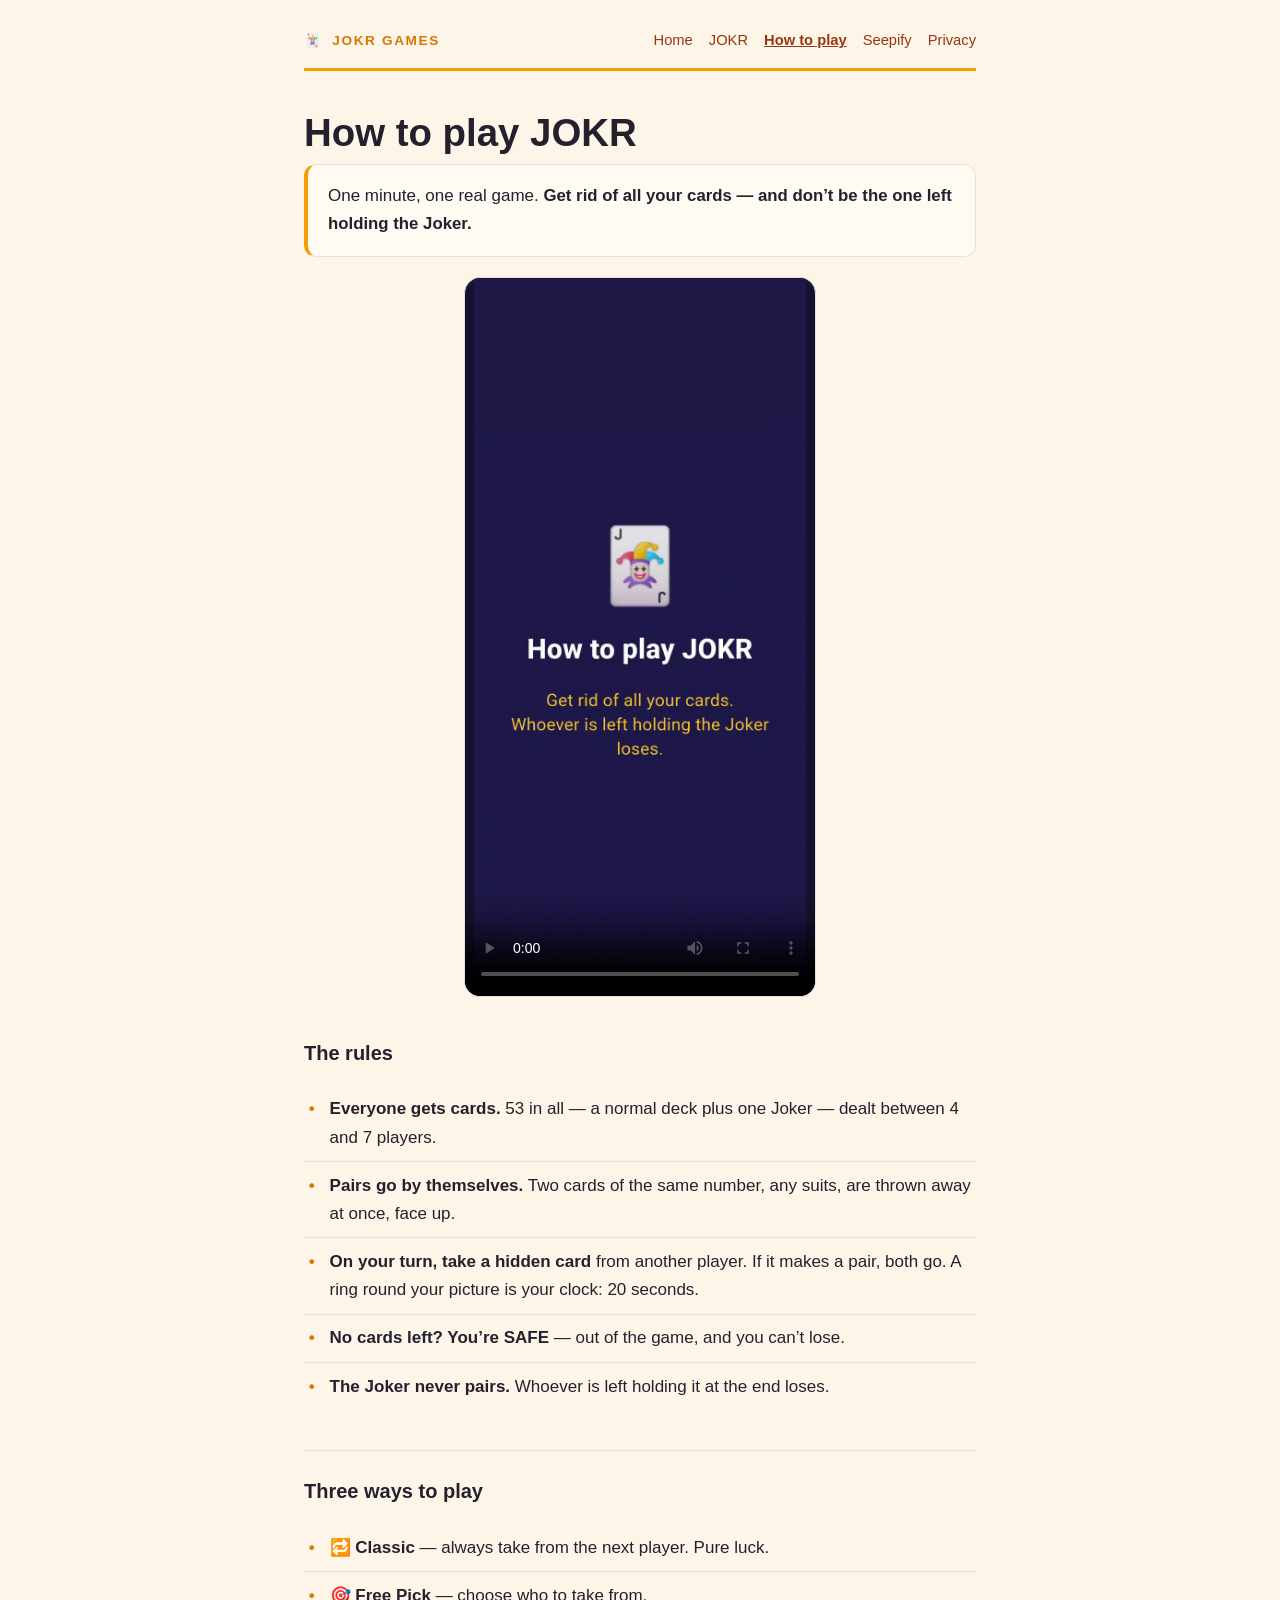
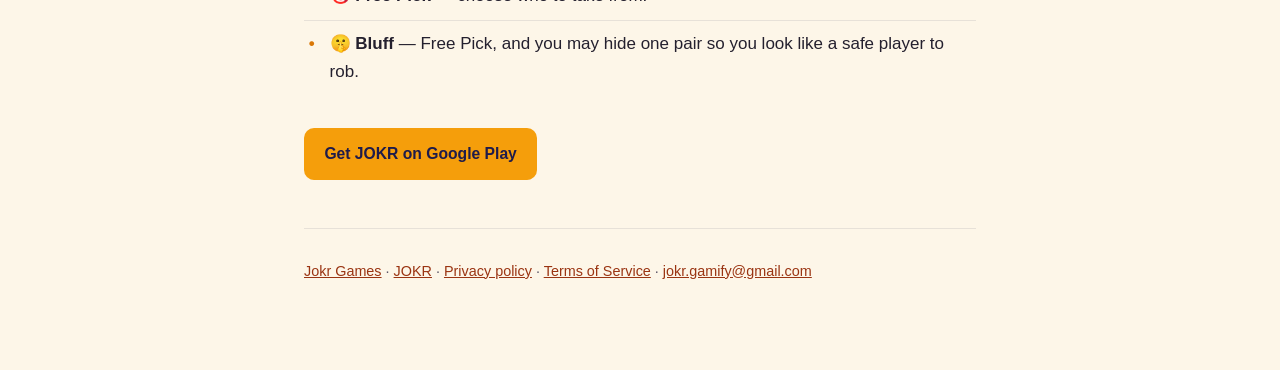
==== how-to-play.html @ 332e33b2 "How to play JOKR: a one-minute video page how-to-play.html plays a 60-second captioned recording of " ====
<!DOCTYPE html>
<!--
  How to play JOKR in one minute. Linked from every invite the app sends, from
  the app's rules screen and from the room-join page (jokerkiskepaas D-058).
  The video is recorded from a scripted game on a real phone by the
  jokerkiskepaas repo's frontend/scripts/make_tutorial_video.sh; its source copy
  is store/video/ there. Served from GitHub Pages, not the game server, so
  views cost the game server nothing.
-->
<html lang="en">
<head>
<meta charset="utf-8">
<meta name="viewport" content="width=device-width, initial-scale=1">
<title>How to play JOKR &middot; Jokr Games</title>
<meta name="description" content="Learn JOKR (Joker Kiske Paas?) in one minute: get rid of your cards, and don't be the one left holding the Joker.">
<link rel="canonical" href="https://jokrgames.github.io/jokr/how-to-play.html">
<meta property="og:type" content="video.other">
<meta property="og:site_name" content="Jokr Games">
<meta property="og:title" content="How to play JOKR — in one minute">
<meta property="og:description" content="Get rid of your cards, and don't be the one left holding the Joker. A one-minute video of a real game.">
<meta property="og:url" content="https://jokrgames.github.io/jokr/how-to-play.html">
<meta property="og:image" content="https://jokrgames.github.io/jokr/assets/og/og-jokr.jpg">
<meta property="og:image:width" content="1200">
<meta property="og:image:height" content="630">
<meta property="og:video" content="https://jokrgames.github.io/jokr/assets/jokr/how-to-play.mp4">
<meta property="og:video:type" content="video/mp4">
<meta property="og:video:width" content="720">
<meta property="og:video:height" content="1560">
<meta name="twitter:card" content="summary_large_image">
<link rel="stylesheet" href="styles.css">
<link rel="icon" type="image/png" sizes="32x32" href="favicon-32.png">
<link rel="apple-touch-icon" href="favicon-180.png">
<meta name="theme-color" content="#FDF6E8" media="(prefers-color-scheme: light)">
<meta name="theme-color" content="#15122f" media="(prefers-color-scheme: dark)">
</head>
<body>
<div class="wrap">

<header class="site-head">
  <a class="brand" href="index.html"><span aria-hidden="true">&#127183;</span> Jokr Games</a>
  <nav class="nav" aria-label="Site">
    <a href="index.html">Home</a>
    <a href="jokr.html">JOKR</a>
    <a href="how-to-play.html" aria-current="page">How to play</a>
    <a href="seepify.html">Seepify</a>
    <a href="privacy-policy.html">Privacy</a>
  </nav>
</header>

<h1>How to play JOKR</h1>
<p class="lede">One minute, one real game. <strong>Get rid of all your cards &mdash;
and don&rsquo;t be the one left holding the Joker.</strong></p>

<video class="video" controls playsinline preload="metadata"
       poster="assets/jokr/how-to-play.jpg">
  <source src="assets/jokr/how-to-play.mp4" type="video/mp4">
  Your browser can&rsquo;t play this video; the rules are below.
</video>

<h2>The rules</h2>
<ul class="feature">
  <li><strong>Everyone gets cards.</strong> 53 in all &mdash; a normal deck plus
    one Joker &mdash; dealt between 4 and 7 players.</li>
  <li><strong>Pairs go by themselves.</strong> Two cards of the same number,
    any suits, are thrown away at once, face up.</li>
  <li><strong>On your turn, take a hidden card</strong> from another player.
    If it makes a pair, both go. A ring round your picture is your clock:
    20 seconds.</li>
  <li><strong>No cards left? You&rsquo;re SAFE</strong> &mdash; out of the game,
    and you can&rsquo;t lose.</li>
  <li><strong>The Joker never pairs.</strong> Whoever is left holding it at the
    end loses.</li>
</ul>

<h2>Three ways to play</h2>
<ul class="feature">
  <li><strong>&#128257; Classic</strong> &mdash; always take from the next player.
    Pure luck.</li>
  <li><strong>&#127919; Free Pick</strong> &mdash; choose who to take from.</li>
  <li><strong>&#129323; Bluff</strong> &mdash; Free Pick, and you may hide one pair
    so you look like a safe player to rob.</li>
</ul>

<p class="cta" style="margin-top:2rem">
  <a class="btn" href="https://play.google.com/store/apps/details?id=in.jokr.jokerkiskepaas">Get JOKR on Google Play</a>
</p>

<footer>
  <p><a href="index.html">Jokr Games</a> &middot;
     <a href="jokr.html">JOKR</a> &middot;
     <a href="privacy-policy.html">Privacy policy</a> &middot;
     <a href="terms.html">Terms of Service</a> &middot;
     <a href="mailto:jokr.gamify@gmail.com">jokr.gamify@gmail.com</a></p>
</footer>

</div>
</body>
</html>
---- styles.css ----
/*
  Shared styles for the Jokr Games site — index.html, jokr.html, seepify.html.

  No build step, no CDN, no webfonts, no JavaScript. System fonts only, so the
  pages render the same everywhere and cost one request each.

  The :root block below is a VERBATIM COPY of privacy-policy.html lines 18-45.
  That file is deliberately standalone — it has to stay byte-identical to
  ../jokerkiskepaas/store/privacy-policy.html so the Play Console URL and the
  app repo's copy never diverge — which is why the palette lives in two places.
  Change a value here and make the same change there; new tokens get APPENDED
  below the copied block, never edited into it, so a diff of the two stays empty.
*/
  :root {
    --marigold: #F59E0B;
    --marigold-deep: #D97706;
    --indigo-deep: #1E1B4B;
    --ink: #24202e;
    --muted: #5c5769;
    --rule: #e7e1d8;
    --page: #FDF6E8;
    --card: #FFFBF2;
  }
  @media (prefers-color-scheme: dark) {
    :root:not([data-theme="light"]) {
      --ink: #f3efe7;
      --muted: #b2abbd;
      --rule: #383153;
      --page: #15122f;
      --card: var(--indigo-deep);
      --marigold-deep: #FBBF24;
    }
  }
  :root[data-theme="dark"] {
    --ink: #f3efe7;
    --muted: #b2abbd;
    --rule: #383153;
    --page: #15122f;
    --card: var(--indigo-deep);
    --marigold-deep: #FBBF24;
  }

/* --- Appended: tokens the policy page does not need ---------------------- */
:root {
  /* --marigold-deep (#D97706) is only ~2.8:1 on the cream page background, so
     links and kickers use this instead. #9A3412 is ~6.8:1. */
  --accent-text: #9A3412;
  --cta-bg: #F59E0B;
  --cta-fg: #1E1B4B;
  --shade: rgba(0, 0, 0, .05);
  --seep-felt-hi: #1D7A5B;
  --seep-felt-lo: #0A3A2A;
  --seep-accent-text: #8C6A20;
  --seep-ink-on-felt: #F4F1E6;
  --seep-gold: #C8A24A;
}
@media (prefers-color-scheme: dark) {
  :root:not([data-theme="light"]) {
    --accent-text: #FBBF24;
    --shade: rgba(255, 255, 255, .06);
    --seep-accent-text: #F2DC9B;
  }
}
:root[data-theme="dark"] {
  --accent-text: #FBBF24;
  --shade: rgba(255, 255, 255, .06);
  --seep-accent-text: #F2DC9B;
}

/* Seepify's page keeps the same layout and swaps only the accent. */
body.theme-seepify { --accent-text: var(--seep-accent-text); }

/* --- Base ---------------------------------------------------------------- */
* { box-sizing: border-box; }
body {
  margin: 0;
  background: var(--page);
  color: var(--ink);
  font: 17px/1.65 -apple-system, BlinkMacSystemFont, "Segoe UI", Roboto,
        "Helvetica Neue", Arial, sans-serif;
  -webkit-text-size-adjust: 100%;
}
.wrap { max-width: 44rem; margin: 0 auto; padding: 0 16px 5rem; }
img { max-width: 100%; height: auto; }
code { overflow-wrap: anywhere; font-size: .92em; }
a { color: var(--accent-text); }
a:hover { text-decoration-thickness: 2px; }
:focus-visible { outline: 3px solid var(--accent-text); outline-offset: 2px; border-radius: 4px; }
.sr-only {
  position: absolute; width: 1px; height: 1px; padding: 0; margin: -1px;
  overflow: hidden; clip: rect(0 0 0 0); white-space: nowrap; border: 0;
}

/* --- Header and nav ------------------------------------------------------ */
.site-head {
  display: flex; flex-wrap: wrap; align-items: baseline; gap: .5rem 1.25rem;
  padding: 1.75rem 0 1rem;
  border-bottom: 3px solid var(--marigold);
  margin-bottom: 2.5rem;
}
.brand {
  display: flex; align-items: center; gap: .6rem;
  font-weight: 800; letter-spacing: .12em; font-size: .85rem;
  color: var(--marigold-deep); text-transform: uppercase;
  text-decoration: none;
}
.nav { display: flex; flex-wrap: wrap; gap: 1rem; margin-left: auto; font-size: .92rem; }
.nav a { text-decoration: none; }
.nav a:hover, .nav a[aria-current="page"] { text-decoration: underline; }
.nav a[aria-current="page"] { font-weight: 700; }

/* --- Hero --------------------------------------------------------------- */
.hero { margin-bottom: 2.5rem; }
.hero-art {
  display: block; width: 104px; height: 104px;
  border-radius: 22px; margin-bottom: 1.1rem;
  box-shadow: 0 6px 20px rgba(30, 27, 75, .18);
}
h1 { font-size: clamp(1.7rem, 6vw, 2.4rem); line-height: 1.15; margin: 0 0 .5rem; }
.tagline { font-size: clamp(1.05rem, 3.4vw, 1.25rem); margin: 0 0 1rem; color: var(--ink); }
.meta { color: var(--muted); font-size: .92rem; margin: 0 0 1.25rem; }
.kicker {
  font-weight: 800; letter-spacing: .1em; font-size: .78rem;
  text-transform: uppercase; color: var(--accent-text); margin: 0 0 .5rem;
}

/* A felt table for Seepify's hero, drawn in CSS — the app has no artwork to
   borrow: every card, sound and icon in it is generated at runtime. */
.hero-felt {
  background: radial-gradient(circle at 30% 20%, var(--seep-felt-hi), var(--seep-felt-lo) 72%);
  border: 1px solid var(--seep-gold);
  border-radius: 18px;
  padding: 2rem 1.5rem;
  color: var(--seep-ink-on-felt);
}
.hero-felt h1, .hero-felt .tagline { color: var(--seep-ink-on-felt); }
.hero-felt .kicker { color: var(--seep-gold); }
.hero-felt .meta { color: #B9CFC4; }

/* --- Buttons ------------------------------------------------------------ */
.cta { display: flex; flex-wrap: wrap; gap: .75rem; margin: 0; }
.btn, .btn-ghost {
  display: inline-block; padding: .7rem 1.15rem;
  border-radius: 10px; font-weight: 700; font-size: .98rem;
  text-decoration: none; border: 2px solid transparent;
}
.btn { background: var(--cta-bg); color: var(--cta-fg); }
.btn:hover { background: var(--marigold-deep); color: #FFFBF2; }
.btn-ghost { border-color: currentColor; color: var(--accent-text); background: transparent; }
.btn-ghost:hover { background: var(--shade); }

/* --- Badges ------------------------------------------------------------- */
.badge {
  display: inline-block; padding: .25rem .6rem; border-radius: 999px;
  font-size: .76rem; font-weight: 700; letter-spacing: .06em;
  text-transform: uppercase; border: 1px solid currentColor;
  color: var(--accent-text);
}
/* Gold is legible on the felt hero but not on the cream page, so the badge
   uses the darker gold everywhere except inside .hero-felt. */
.badge-wip { color: var(--seep-accent-text); background: rgba(200, 162, 74, .12); }
.hero-felt .badge-wip { color: var(--seep-gold); background: rgba(200, 162, 74, .18); }

/* --- Sections and cards ------------------------------------------------- */
h2 {
  font-size: 1.25rem; margin: 2.5rem 0 .75rem;
  padding-top: 1.5rem; border-top: 1px solid var(--rule);
}
h2:first-of-type { border-top: 0; padding-top: 0; }
h3 { font-size: 1.05rem; margin: 0 0 .35rem; }
.lede {
  background: var(--card);
  border: 1px solid var(--rule);
  border-left: 4px solid var(--marigold);
  border-radius: 12px;
  padding: 1.1rem 1.25rem;
  margin: 0 0 1rem;
}
.lede strong { font-size: 1.05rem; }
.cards {
  display: grid; gap: 1rem; margin: 1.25rem 0 0;
  grid-template-columns: repeat(auto-fit, minmax(15rem, 1fr));
}
.card {
  background: var(--card); border: 1px solid var(--rule);
  border-radius: 14px; padding: 1.25rem;
}
.card p:last-child { margin-bottom: 0; }
.card-icon { width: 64px; height: 64px; border-radius: 14px; margin-bottom: .75rem; }
.card h3 a { text-decoration: none; }
.card h3 a:hover { text-decoration: underline; }
.feature { list-style: none; padding: 0; margin: 1rem 0 0; }
.feature li {
  padding: .6rem 0 .6rem 1.6rem; border-bottom: 1px solid var(--rule);
  position: relative;
}
.feature li:last-child { border-bottom: 0; }
.feature li::before {
  content: "•"; position: absolute; left: .3rem;
  color: var(--marigold-deep); font-weight: 700;
}
.note {
  color: var(--muted); font-size: .95rem;
  border-left: 3px solid var(--rule); padding-left: .9rem; margin: 1rem 0;
}

/* --- Screenshot strip --------------------------------------------------- */
/* One swipeable row on a phone, a grid once there is room. */
.shots {
  display: grid; gap: 1rem; margin: 1.25rem 0 0; padding: 0 0 .5rem;
  grid-auto-flow: column; grid-auto-columns: 62%;
  overflow-x: auto; scroll-snap-type: x mandatory;
  overscroll-behavior-x: contain;
}
.shots figure { margin: 0; scroll-snap-align: start; }
.shots img {
  display: block; width: 100%; border-radius: 12px;
  border: 1px solid var(--rule); background: var(--card);
}
.figcap { color: var(--muted); font-size: .86rem; margin: .5rem 0 0; }
@media (min-width: 40rem) {
  .shots {
    grid-auto-flow: row; grid-auto-columns: auto;
    grid-template-columns: repeat(3, 1fr);
    overflow-x: visible;
  }
}

/* --- FAQ ---------------------------------------------------------------- */
.faq { border-bottom: 1px solid var(--rule); padding: .85rem 0; }
.faq summary { cursor: pointer; font-weight: 700; }
.faq summary::marker { color: var(--marigold-deep); }
.faq p { margin: .6rem 0 .2rem; }

/* --- Footer ------------------------------------------------------------- */
footer {
  margin-top: 3rem; padding-top: 1.5rem;
  border-top: 1px solid var(--rule);
  color: var(--muted); font-size: .9rem;
}
footer a { color: var(--accent-text); }
footer p { margin: .4rem 0; }

/* --- How-to-play video -------------------------------------------------- */
/* Portrait, like the phone it was recorded on; never taller than the screen. */
.video {
  display: block; margin: 1.25rem auto 0;
  width: min(100%, 22rem); max-height: 80vh; aspect-ratio: 720 / 1560;
  border-radius: 16px; border: 1px solid var(--rule); background: #15122f;
}
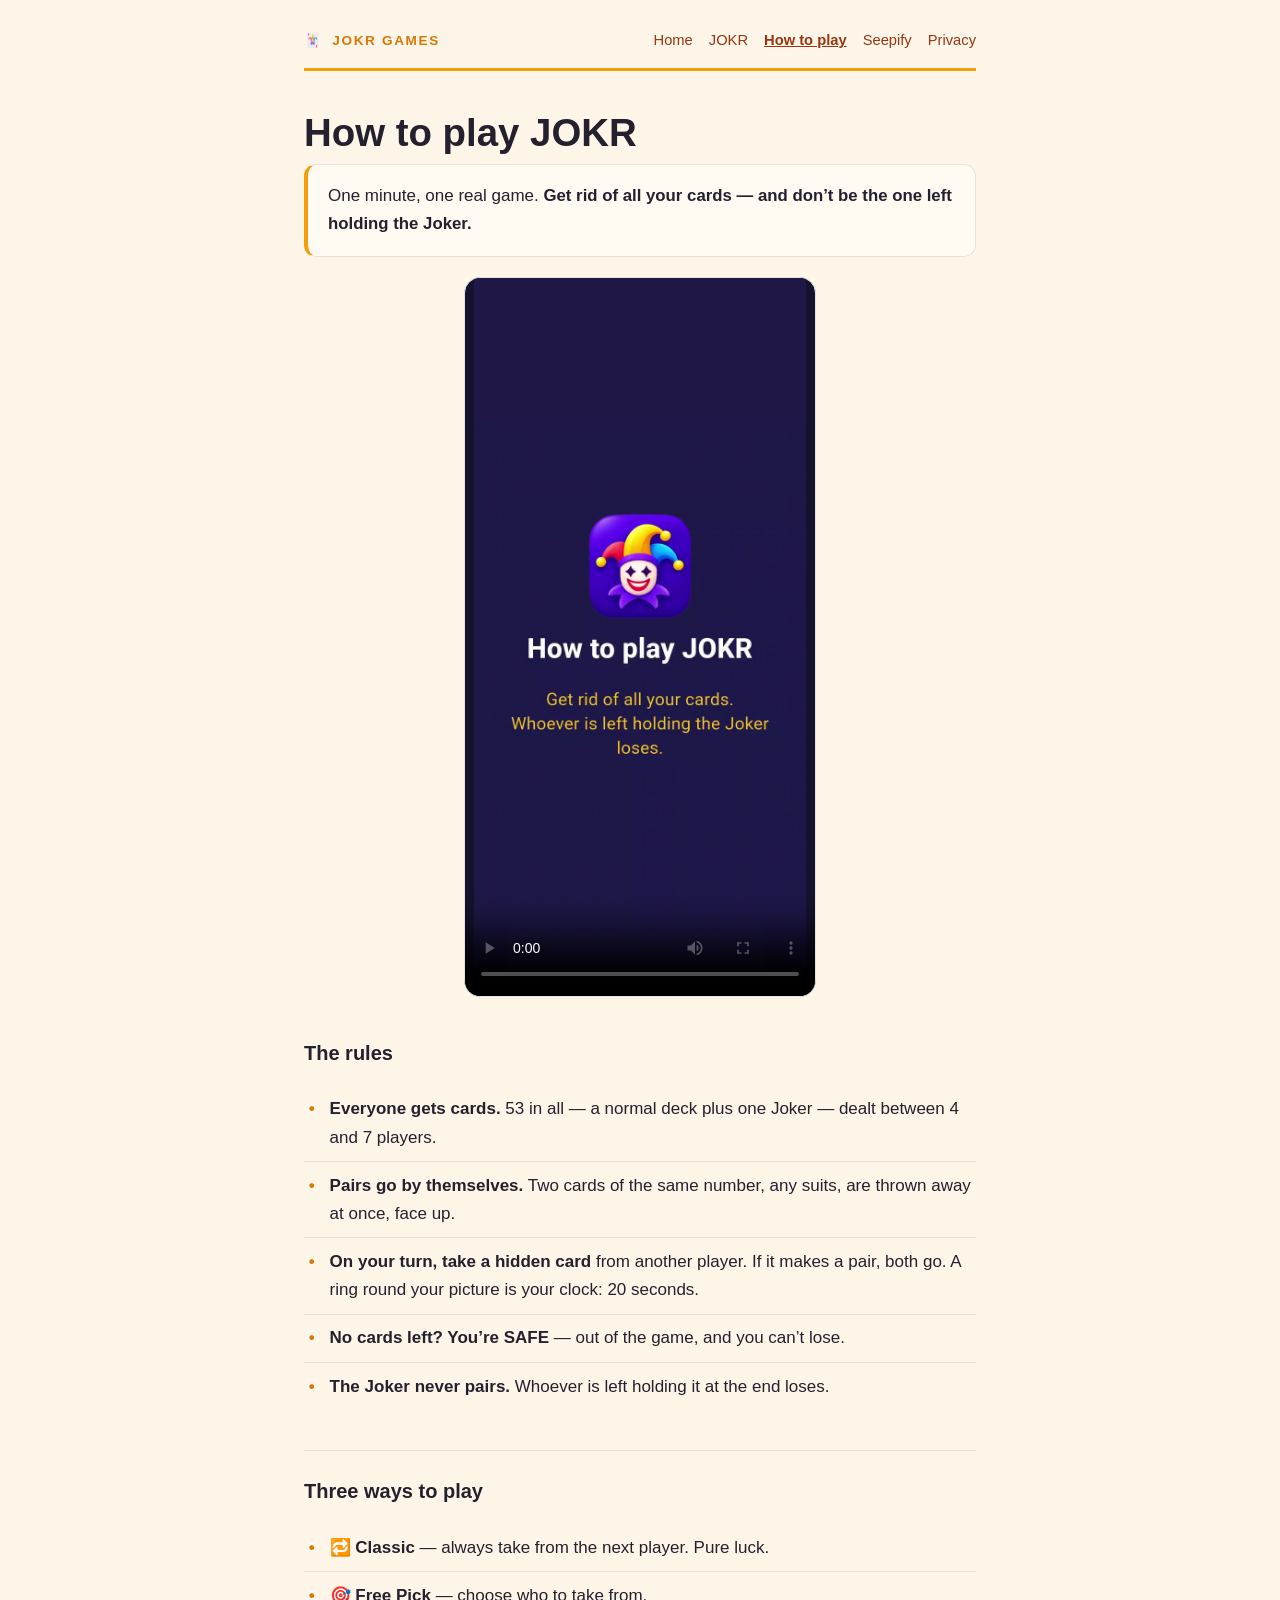
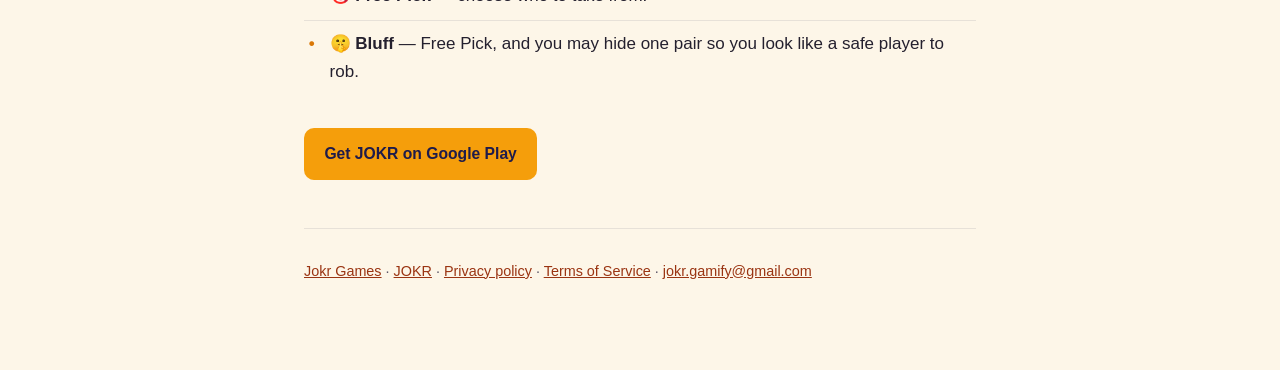
==== commit 90ddd5c9: "How to play: a plain website preview card, so WhatsApp shows the icon The page declared og:type vide" ====
--- a/how-to-play.html
+++ b/how-to-play.html
@@ -2,7 +2,9 @@
 <!--
   How to play JOKR in one minute. Linked from every invite the app sends, from
   the app's rules screen and from the room-join page (jokerkiskepaas D-058).
-  The video is recorded from a scripted game on a real phone by the
+  Its preview card (og:*) is a plain website card with the JOKR icon: chat apps
+  build it from the first link in an invite, and WhatsApp skips the picture for
+  pages that declare a video (jokerkiskepaas D-061). The video is recorded from a scripted game on a real phone by the
   jokerkiskepaas repo's frontend/scripts/make_tutorial_video.sh; its source copy
   is store/video/ there. Served from GitHub Pages, not the game server, so
   views cost the game server nothing.
@@ -14,7 +16,7 @@
 <title>How to play JOKR &middot; Jokr Games</title>
 <meta name="description" content="Learn JOKR (Joker Kiske Paas?) in one minute: get rid of your cards, and don't be the one left holding the Joker.">
 <link rel="canonical" href="https://jokrgames.github.io/jokr/how-to-play.html">
-<meta property="og:type" content="video.other">
+<meta property="og:type" content="website">
 <meta property="og:site_name" content="Jokr Games">
 <meta property="og:title" content="How to play JOKR — in one minute">
 <meta property="og:description" content="Get rid of your cards, and don't be the one left holding the Joker. A one-minute video of a real game.">
@@ -22,10 +24,7 @@
 <meta property="og:image" content="https://jokrgames.github.io/jokr/assets/og/og-jokr.jpg">
 <meta property="og:image:width" content="1200">
 <meta property="og:image:height" content="630">
-<meta property="og:video" content="https://jokrgames.github.io/jokr/assets/jokr/how-to-play.mp4">
-<meta property="og:video:type" content="video/mp4">
-<meta property="og:video:width" content="720">
-<meta property="og:video:height" content="1560">
+<meta property="og:image:alt" content="The JOKR jester">
 <meta name="twitter:card" content="summary_large_image">
 <link rel="stylesheet" href="styles.css">
 <link rel="icon" type="image/png" sizes="32x32" href="favicon-32.png">
